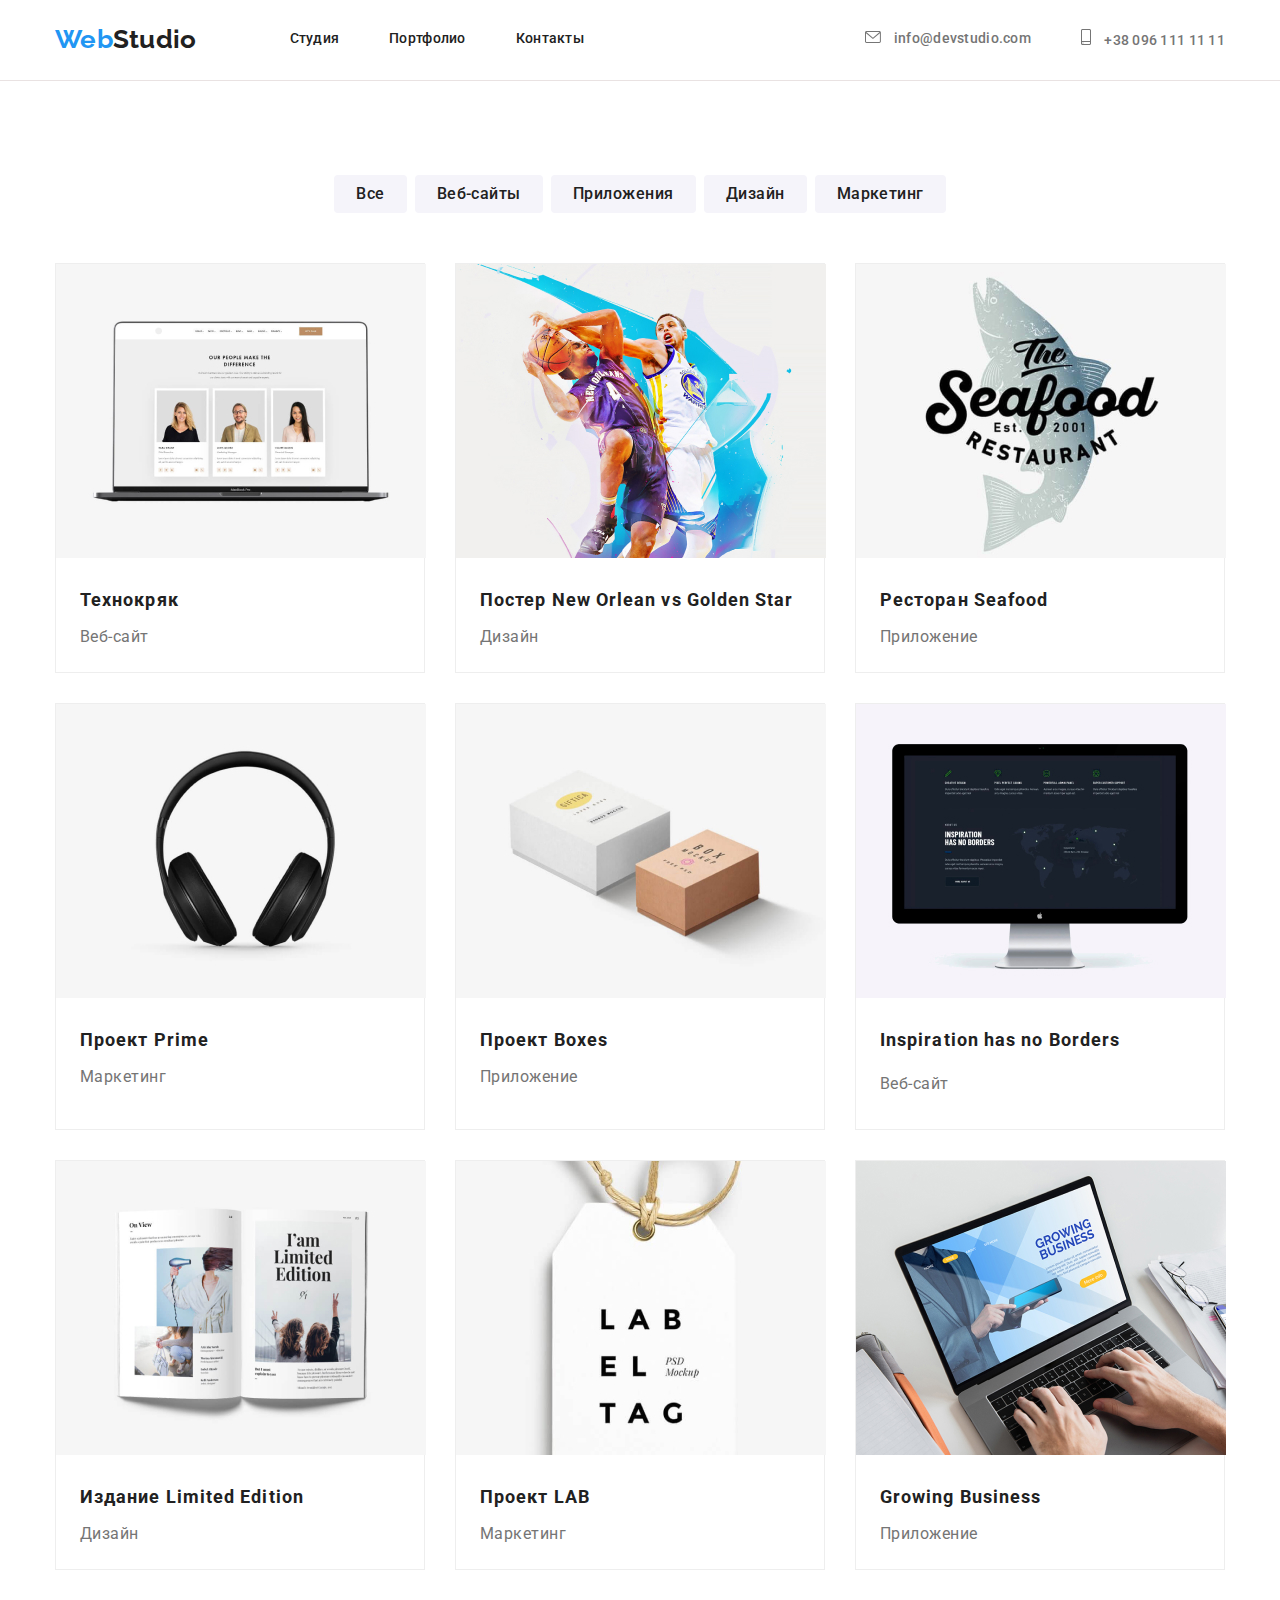
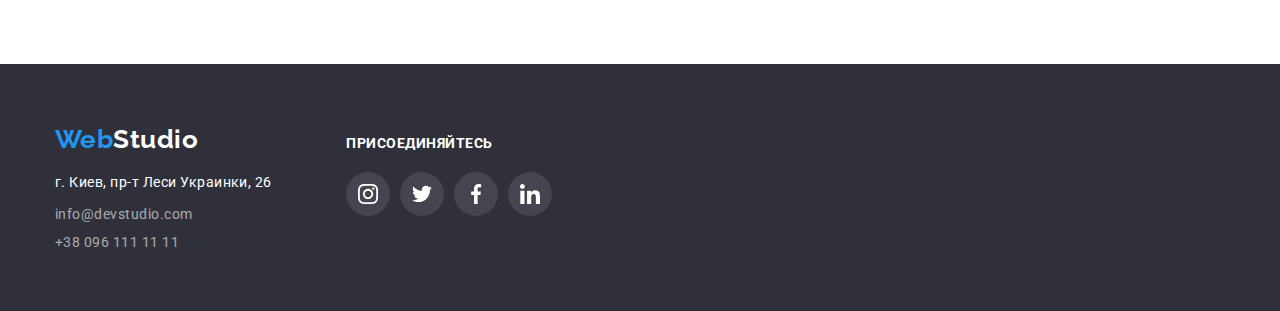
==== html/portfolio.html @ 49b00da6 "копировка с дз4" ====
<!DOCTYPE html>
<html lang="en">
<head>
    <meta charset="UTF-8">
    <meta http-equiv="X-UA-Compatible" content="IE=edge">
    <meta name="viewport" content="width=device-width, initial-scale=1.0">
    <title>Portfolio</title>
    <link rel="preconnect" href="https://fonts.gstatic.com">
    <link
        href="https://fonts.googleapis.com/css2?family=Raleway:wght@400;500;700&family=Roboto:wght@400;500;700;900&display=swap"
        rel="stylesheet" />
    <link rel="stylesheet" href="../css/style.css">
</head>
<body class="page">
    <!--Шапка-->
    <header class="page-header">
        <div class="container">
            <nav class="navigation link">
                <a href="../" class="logo" lang="en"> <span class="logo-web ">Web</span>Studio</a>
                
                <ul class="site-nav link">
                    <li class="link-item"> <a href="../index.html" class="link">Студия</a></li>
                    <li class="link-item"><a href="./portfolio.html" class="link">Портфолио</a></li>
                    <li class="link-item"><a href="" class="link">Контакты</a></li>
                </ul>
            </nav>
            <ul class="list link">
                <li class="link-item">
            
                    <a href="mailto:info@devstudio.com" class="link-contacts icon-envelope">
                        <svg width="16" height="12" fill="currentColor">
                            <use class="icon-link" href="../images/icons.svg#envelope"></use>
                        </svg>
                        info@devstudio.com
                    </a>
                </li>
                <li class="link-item">
            
                    <a href="tell:+380961111111" class="link-contacts icon-smartphone">
                        <svg width="10" height="16" fill="currentColor">
                            <use href="../images/icons.svg#smartphone"></use>
                        </svg>
                        +38 096 111 11 11
                    </a>
                </li>
            </ul>
        </div>
    </header>
    <!--Главная часть-->
    <main class="page-main">
        <section class="section-main">
            <div class="container">
                <div class="container-button">
                    <!-- <h1 class="hero-title">Портфолио</h1> -->
                    <ul class="site-nav link">
                        <li class="list-button"><button type="button" class="filter-button button-cursor">Все</button></li>
                        <li class="list-button"><button type="button" class="filter-button button-cursor">Веб-сайты</button></li>
                        <li class="list-button"><button type="button" class="filter-button button-cursor">Приложения</button></li>
                        <li class="list-button"><button type="button" class="filter-button button-cursor">Дизайн</button></li>
                        <li class="list-button"><button type="button" class="filter-button button-cursor">Маркетинг</button></li>
                    </ul>
                </div>
                <div class="container-list">
                    <ul class="list">
                        <li class="list-portfolio">
                            <img src="../images/imgportfolio/tehnokrak.jpg" alt="компьютер с работниками">
                            <div class="container-portfolio">
                                <h2 class="title-portfolio">Технокряк</h2>
                                <p class="examples-works">Веб-сайт</p>
                            </div>
                        </li>
                        <li class="list-portfolio">
                            <img src="../images/imgportfolio/new-orlean.jpg" alt="логотип команды">
                            <div class="container-portfolio"> 
                                <h2 class="title-portfolio">Постер New Orlean vs Golden Star</h2>
                                <p class="examples-works">Дизайн</p>
                            </div>
                        </li>
                        <li class="list-portfolio">
                            <img src="../images/imgportfolio/seafood.jpg" alt="ресторан seafood">
                            <div class="container-portfolio">
                                <h2 class="title-portfolio">Ресторан Seafood</h2>
                                <p  class="examples-works">Приложение</p>
                            </div>
                        </li>
                        <li class="list-portfolio">
                            <img src="../images/imgportfolio/projekt-prime.jpg" alt="наушники">
                            <div class="container-portfolio">
                                <h2 class="title-portfolio">Проект Prime</h2>
                                <p  class="examples-works">Маркетинг</p>
                            </div>
                        </li>
                        <li class="list-portfolio">
                            <img src="../images/imgportfolio/boxes.jpg" alt="boxes">
                            <div class="container-portfolio">
                                <h2 class="title-portfolio">Проект Boxes</h2>
                                <p class="examples-works">Приложение</p>
                            </div>
                        </li>
                        <li class="list-portfolio">
                            <img src="../images/imgportfolio/Inspiration-has-no-Borders.jpg" alt="компьютер">
                            <div class="container-portfolio">
                                <h2 class="title-portfolio">Inspiration has no Borders</h2>
                                <p class="examples-workst">Веб-сайт</p>
                            </div>
                        </li>
                        <li class="list-portfolio">
                            <img src="../images/imgportfolio/Limited-Edition.jpg" alt="книги">
                            <div class="container-portfolio">
                                <h2 class="title-portfolio">Издание Limited Edition</h2>
                                <p class="examples-works">Дизайн</p>
                            </div>
                        </li>
                        <li class="list-portfolio">
                            <img src="../images/imgportfolio/lab.jpg" alt="ярлык">
                            <div class="container-portfolio">
                                <h2 class="title-portfolio">Проект LAB</h2>
                                <p class="examples-works">Маркетинг</p>
                            </div>
                        </li>
                        <li class="list-portfolio">
                            <img src="../images/imgportfolio/growing-buisness.jpg" alt="компьютер">
                            <div class="container-portfolio">
                                <h2 class="title-portfolio">Growing Business</h2>
                                <p class="examples-works">Приложение</p>
                            </div>
                        </li>
                    </ul>
                </div>
            </div>
        </section>
    </main>
    <!--Подвал-->
    <footer class="page-footer">
        <div class="container">
            <div class="card-footer div-address">
                <a href="./index.html" class="logo link-footer" lang="en"> <span class="logo-web ">Web</span>Studio</a>
                <address class="address">
                    <ul class="site-footer">
                        <li class="list-footer"><a href="https://goo.gl/maps/cqF2YYgnsSgprehL9" target="_blank"
                                rel="noreferrer noopener" class="text-address">г. Киев, пр-т Леси Украинки, 26</a></li>
                        <li class="list-footer"><a href="mailto:info@devstudio.com"
                                class="link-contacts">info@devstudio.com</a> </li>
                        <li class="list-footer"><a href="teii:+380961111111" class="link-contacts">+38 096 111 11 11</a>
                        </li>
                    </ul>
                </address>
            </div>
            <div class="card-footer div-icons">
                <h3 class="title">присоединяйтесь</h3>
                <ul class="list social-icons">
                    <li class="social-icons-iteam">
                        <a href="" class="social-icons-link" target="_blank" rel="noopener noreferrer">
                            <svg class="icon">
                                <use href="../images/icons.svg#instagram"></use>
                            </svg>
                        </a>
                    </li>
                    <li class="social-icons-iteam">
                        <a href="" class="social-icons-link" target="_blank" rel="noopener noreferrer">
                            <svg class="icon">
                                <use href="../images/icons.svg#twitter"></use>
                            </svg>
                        </a>
                    </li>
                    <li class="social-icons-iteam">
                        <a href="" class="social-icons-link" target="_blank" rel="noopener noreferrer">
                            <svg class="icon">
                                <use href="../images/icons.svg#facebook"></use>
                            </svg>
                        </a>
                    </li>
                    <li class="social-icons-iteam">
                        <a href="" class="social-icons-link" target="_blank" rel="noopener noreferrer">
                            <svg class="icon">
                                <use href="../images/icons.svg#linkedin"></use>
                            </svg>
                        </a>
                    </li>
                </ul>
            </div>
        </div>
    </footer>
</body>
</html>
---- css/style.css ----
:root {
  --primery-text-color: #757575;
  --title-text-color: #212121;
  --button-text-color: #212121;
  --button-text-color-hover-focus: #ffffff;
  --button-background-color: #f5f4fa;
  --hero-footer-background-color: #2f303a;
  --link-text-kontacts: #757575;
  --link-text-site-nav: #212121;
  --accent-text-color: #2196f3;
  --tekst-kontacts-footer: rgba(255, 255, 255, 0.6);
}

html {
  box-sizing: border-box;
}

*,
*::before,
*::after {
  box-sizing: inherit;
}

body {
  color: var(--primery-text-color);
  background: #ffffff;
  font-family: Roboto, sans-serif;
  letter-spacing: 0.03em;
  margin: 0;
}
.container {
  width: 1200px;
  padding-right: 15px;
  padding-left: 15px;
  /* border: 1px solid black; */
  margin-left: auto;
  margin-right: auto;
}
.navigation {
  display: flex;
  align-items: center;
  margin-right: auto;
}
/* логотип */
.logo {
  color: #212121;
  font-family: Raleway;
  font-style: normal;
  font-weight: bold;
  font-size: 26px;
  line-height: 1.19;
  text-decoration: none;
}
.page-header {
  border-bottom: 1px solid #e9e2e2;
  padding-top: 24px;
  padding-bottom: 25px;
}
.page-header .logo {
  margin-right: 93px;
}
.logo-web {
  color: var(--accent-text-color);
}

.page-header .container {
  display: flex;
  align-items: center;
  justify-content: flex-end;
}
/* навигация по сайту */
.link-item svg {
  /* margin: 0; */
  margin-right: 10px;
  cursor: pointer;
}

.link {
  text-decoration: none;
  font-weight: 500;
  font-size: 14px;
  line-height: 1.14;
  letter-spacing: 0.02em;
  color: var(--link-text-site-nav);
  list-style-type: none;
  padding-left: 0;
  margin-top: 0;
  margin-bottom: 0;
  display: inline-flex;
  align-items: center;
}
.link:hover,
.link:focus {
  color: var(--accent-text-color);
}

.link-item:not(:last-child) {
  margin-right: 50px;
}
/* навигация по контактам */
.link-contacts {
  text-decoration: none;
  color: var(--link-text-kontacts);
}

.link-contacts:focus,
.link-contacts:hover {
  color: var(--accent-text-color);
}

/* главый заголовок */
.hero {
  background-color: var(--hero-footer-background-color);
  color: #ffffff;
  text-align: center;
  letter-spacing: 0.06em;
  text-transform: uppercase;
  padding-top: 200px;
  padding-bottom: 200px;
  background-image: linear-gradient(to right, rgba(47, 48, 58, 0.4), rgba(47, 48, 58, 0.4)), url(../images/Img-hero.png);
}

.hero-title {
  font-style: normal;
  font-weight: 900;
  line-height: 1.36;
  font-size: 44px;
  margin-bottom: 30px;
  margin-top: 0;
}

/* кнопки */
.button-primery {
  font-family: Roboto;
  font-weight: bold;
  font-size: 16px;
  line-height: 1.87;
  cursor: pointer;
  align-items: center;
  text-align: center;
  letter-spacing: 0.06em;
  background: #2196f3;
  box-shadow: 0px 4px 4px rgba(0, 0, 0, 0.15);
  border-radius: 4px;
  color: #ffffff;
  padding: 10px 32px;
}
.button-cursor {
  cursor: pointer;
}
.filter-button {
  background: var(--button-background-color);
  border-radius: 4px;
  font-family: Roboto;
  font-weight: 500;
  font-size: 16px;
  line-height: 1.62;
  letter-spacing: 0.03em;
  color: #212121;
  border: none;
  padding: 6px 22px;
}

.filter-button:focus,
.filter-button:hover {
  background-color: var(--accent-text-color);
  color: var(--button-text-color-hover-focus);
  border: 1px solid #eeeeee;
  box-sizing: border-box;
  box-shadow: 0px 1px 1px rgba(0, 0, 0, 0.12), 0px 4px 4px rgba(0, 0, 0, 0.06), 1px 4px 6px rgba(0, 0, 0, 0.16);
}

/* заголовки */
.title {
  font-weight: bold;
  font-size: 14px;
  line-height: 1.14;
  text-transform: uppercase;
  color: var(--title-text-color);
}
.site-title {
  list-style-type: none;
  display: flex;
  padding-left: 0;
  margin-top: 0;
  margin-bottom: 0;
}
.section-quality {
  /* margin-top: 94px; */
  padding-top: 94px;
  padding-bottom: 94px;
}
.list-quality::before {
  display: flex;
  content: '';
  height: 120px;
  background-color: #f5f4fa;
  background-size: auto;
  background-repeat: no-repeat;
  background-position: center;
}
.list-quality:nth-child(1):before {
  background-image: url(../images/icons/antenna.svg);
}
.list-quality:nth-child(2):before {
  background-image: url(../images/icons/clock.svg);
}
.list-quality:nth-child(3):before {
  background-image: url(../images/icons/diagram.svg);
}
.list-quality:nth-child(4):before {
  background-image: url(../images/icons/astronaut.svg);
}

.list-quality {
  max-width: 270px;
}

.list-quality:not(:last-child),
.list-img:not(:last-child) {
  margin-right: 30px;
}
/* секция работы */
.section-working {
  margin-top: 0;
  margin-bottom: 0;
  padding-bottom: 94px;
}

.section-team {
  padding-top: 94px;
  padding-bottom: 94px;
}
.section-team .list-img {
  max-width: 370px;
  background-color: #ffffff;
  box-shadow: 0px 1px 3px rgba(0, 0, 0, 0.12), 0px 1px 1px rgba(0, 0, 0, 0.14), 0px 2px 1px rgba(0, 0, 0, 0.2);
  border-radius: 0px 0px 4px 4px;
}
.div-icons {
  padding-bottom: 30px;
}

/* обзацы */
.features-text {
  font-weight: normal;
  font-size: 14px;
  line-height: 1.71;
  margin-top: 10px;
  margin-bottom: 0;
  width: 270px;
  height: 75px;
}
/* заголовки h2 */
.section-title {
  font-weight: bold;
  font-size: 36px;
  line-height: 42px;
  letter-spacing: 0.03em;
  color: var(--title-text-color);
  margin-top: 0;
  margin-bottom: 50px;
  display: flex;
  justify-content: center;
}

/* Данные руководителей */
.section-team {
  background-color: #f5f4fa;
}
.name-title {
  font-weight: 500;
  font-size: 16px;
  line-height: 1.19;
  color: var(--title-text-color);
  display: flex;
  justify-content: center;
}
.name-text {
  font-weight: normal;
  font-size: 16px;
  line-height: 1.19;
  display: flex;
  justify-content: center;
}
.social-icons .icon {
  width: 20px;
  height: 20px;
  fill: #afb1b8;
}
.div-icons {
  /* padding: 10 30px 30px 32px; */
  display: flex;
  justify-content: center;
}
.social-icons-iteam + .social-icons-iteam {
  margin-left: 10px;
}
.section-team .social-icons-link {
  display: flex;
  justify-content: center;
  align-items: center;
  width: 44px;
  height: 44px;
  background: #ffffff;
  border-radius: 50%;
}

.social-icons-link:hover .icon,
.social-icons-link:focus .icon {
  fill: var(--button-text-color-hover-focus);
}
.social-icons-link:hover,
.social-icons-link:focus {
  background-color: var(--accent-text-color);
}
/* секция клиенты */
.section-clients {
  padding-top: 94px;
  padding-bottom: 94px;
}
.section-clients .section-title {
  margin-bottom: 50px;
}
.clients {
  display: inline-flex;
  flex-basis: calc(100% - 30px);
  flex-wrap: wrap;
}

.list-clients:not(:last-child) {
  margin-right: 30px;
}

/* section portfolio */

.title-portfolio {
  font-style: normal;
  font-weight: bold;
  font-size: 18px;
  line-height: 2;
  letter-spacing: 0.06em;
  color: var(--title-text-color);
  max-width: 322px;
  margin: 0;
  margin-bottom: 4px;
}
.examples-works {
  font-weight: normal;
  font-size: 16px;
  line-height: 1.87;
  max-width: 322px;
  margin: 0;
}
.site-nav {
  display: flex;
  justify-content: center;
}
.list-button:not(:last-child) {
  margin-right: 8px;
}
.section-main {
  padding-top: 94px;
  padding-bottom: 94px;
}

.container-button {
  padding-bottom: 50px;
}

.list {
  display: flex;
  flex-wrap: wrap;
  margin-top: 0;
  padding-left: 0;
  list-style-type: none;
  margin-bottom: 0;
}
.container-portfolio {
  padding: 20px 24px;
}

.list-portfolio {
  max-width: 370px;
  border: 1px solid #eeeeee;
}
.list-portfolio:nth-child(-n + 6) {
  margin-bottom: 30px;
}
.list-portfolio {
  margin-right: 30px;
}
.list-portfolio:nth-child(3n) {
  margin-right: 0;
}
.list-portfolio:hover,
.list-portfolio:focus {
  border: 1px solid #eeeeee;
  box-sizing: border-box;
  box-shadow: 0px 1px 1px rgba(0, 0, 0, 0.12), 0px 4px 4px rgba(0, 0, 0, 0.06), 1px 4px 6px rgba(0, 0, 0, 0.16);
  cursor: pointer;
}

/* постоянные клиенты */
.icon {
  fill: #afb1b8;
  margin: auto;
}

.clients-section-link {
  display: flex;

  width: 170px;
  height: 90px;
  cursor: pointer;
  border: 1px solid #afb1b8;
  box-sizing: border-box;
  border-radius: 4px;
}
.clients-section-link:hover .icon,
.clients-section-link:focus .icon {
  fill: var(--accent-text-color);
}
.clients-section-link:hover,
.clients-section-link:focus {
  border-color: var(--accent-text-color);
}

/* footer */
.page-footer {
  background-color: var(--hero-footer-background-color);
}
.link-footer {
  color: #ffffff;
  text-decoration: none;
}
.site-footer .link-contacts {
  color: rgba(255, 255, 255, 0.6);
  font-size: 14px;
}
.site-footer .link-contacts:hover,
.site-footer .link-contacts:active {
  color: var(--accent-text-color);
}

.page-footer {
  margin-top: 0;
  margin-left: 0;
  margin-bottom: 0;
  padding-top: 60px;
  padding-bottom: 60px;
}

.site-footer {
  list-style-type: none;
  font-weight: normal;
  font-style: normal;
  padding-left: 0;
  margin-bottom: 0;
}
.list-footer:not(:last-child) {
  padding-bottom: 9px;
}
.text-address {
  font-size: 14px;
  line-height: 1.71;
  color: #ffffff;
  text-decoration: none;
}
.text-address:focus,
.text-address:hover {
  color: var(--accent-text-color);
}
.card-footer {
  display: inline-table;
  /* flex-basis: calc((50% - 140px) / 2); */
}
.page-footer .div-icons {
  margin-left: 70px;
  min-width: 206px;
  height: 80px;
}
.page-footer h3 {
  color: #ffffff;
  padding-top: 0;
  padding-bottom: 20px;
  margin: 0;
}

.page-footer .social-icons-link {
  display: flex;
  justify-content: center;
  align-items: center;
  width: 44px;
  height: 44px;
  background: rgba(255, 255, 255, 0.1);
  border-radius: 50%;
}
.page-footer .icon {
  width: 20px;
  height: 20px;
  fill: var(--button-text-color-hover-focus);
}
.social-icons-link:hover,
.social-icons-link:focus {
  background-color: var(--accent-text-color);
}
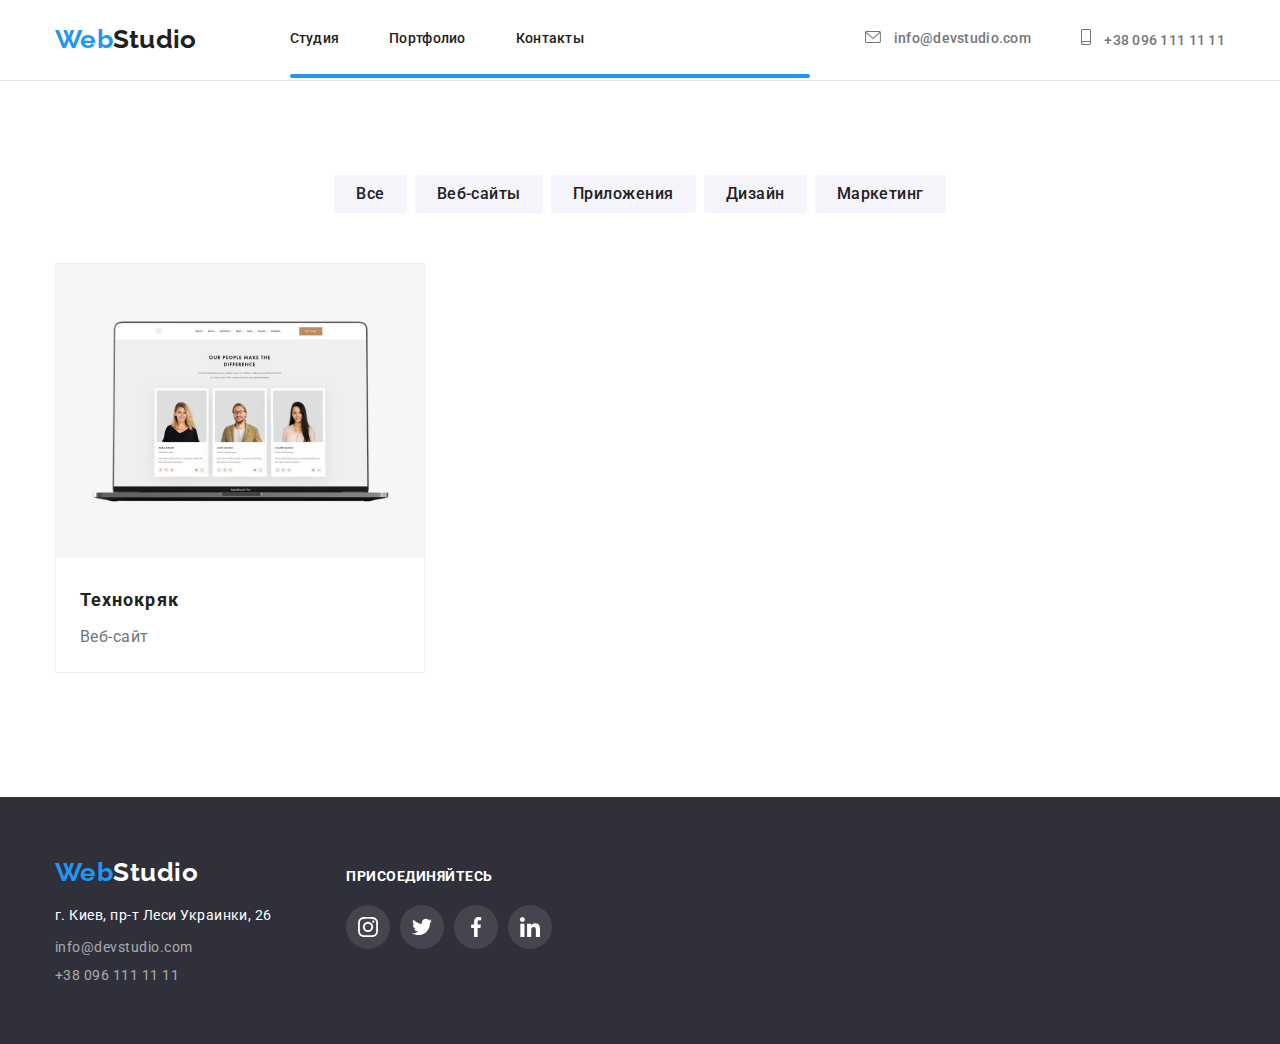
==== commit 02038d40: "добавление переходов" ====
--- a/html/portfolio.html
+++ b/html/portfolio.html
@@ -63,17 +63,24 @@
                 <div class="container-list">
                     <ul class="list">
                         <li class="list-portfolio">
+                           
+                            <div class="submenu">
+                                <p class="submenu-text">Технокряк это современная площадка распространения коронавируса. Компании используют эту платформу для цифрового
+                                шпионажа и атак на защищённые сервера конкурентов.</p>
+                            </div>
                             <img src="../images/imgportfolio/tehnokrak.jpg" alt="компьютер с работниками">
+                           
                             <div class="container-portfolio">
                                 <h2 class="title-portfolio">Технокряк</h2>
                                 <p class="examples-works">Веб-сайт</p>
                             </div>
                         </li>
-                        <li class="list-portfolio">
+                        <!-- <li class="list-portfolio">
                             <img src="../images/imgportfolio/new-orlean.jpg" alt="логотип команды">
                             <div class="container-portfolio"> 
                                 <h2 class="title-portfolio">Постер New Orlean vs Golden Star</h2>
                                 <p class="examples-works">Дизайн</p>
+                                
                             </div>
                         </li>
                         <li class="list-portfolio">
@@ -81,6 +88,7 @@
                             <div class="container-portfolio">
                                 <h2 class="title-portfolio">Ресторан Seafood</h2>
                                 <p  class="examples-works">Приложение</p>
+                                
                             </div>
                         </li>
                         <li class="list-portfolio">
@@ -88,6 +96,7 @@
                             <div class="container-portfolio">
                                 <h2 class="title-portfolio">Проект Prime</h2>
                                 <p  class="examples-works">Маркетинг</p>
+                                
                             </div>
                         </li>
                         <li class="list-portfolio">
@@ -95,6 +104,7 @@
                             <div class="container-portfolio">
                                 <h2 class="title-portfolio">Проект Boxes</h2>
                                 <p class="examples-works">Приложение</p>
+                                
                             </div>
                         </li>
                         <li class="list-portfolio">
@@ -102,6 +112,7 @@
                             <div class="container-portfolio">
                                 <h2 class="title-portfolio">Inspiration has no Borders</h2>
                                 <p class="examples-workst">Веб-сайт</p>
+                                
                             </div>
                         </li>
                         <li class="list-portfolio">
@@ -109,6 +120,7 @@
                             <div class="container-portfolio">
                                 <h2 class="title-portfolio">Издание Limited Edition</h2>
                                 <p class="examples-works">Дизайн</p>
+                                
                             </div>
                         </li>
                         <li class="list-portfolio">
@@ -116,6 +128,7 @@
                             <div class="container-portfolio">
                                 <h2 class="title-portfolio">Проект LAB</h2>
                                 <p class="examples-works">Маркетинг</p>
+                                
                             </div>
                         </li>
                         <li class="list-portfolio">
@@ -123,8 +136,9 @@
                             <div class="container-portfolio">
                                 <h2 class="title-portfolio">Growing Business</h2>
                                 <p class="examples-works">Приложение</p>
+                                
                             </div>
-                        </li>
+                        </li> -->
                     </ul>
                 </div>
             </div>
--- a/css/style.css
+++ b/css/style.css
@@ -76,6 +76,7 @@
 }
 
 .link {
+  position: relative;
   text-decoration: none;
   font-weight: 500;
   font-size: 14px;
@@ -88,6 +89,24 @@
   margin-bottom: 0;
   display: inline-flex;
   align-items: center;
+
+  transition-property: color;
+  transition-duration: 250ms;
+  transition-timing-function: cubic-bezier(0.4, 0, 0.2, 1);
+}
+.link-item {
+  display: block;
+}
+/* подчеркивание навигации */
+.navigation .link-item::after {
+  position: absolute;
+  content: '';
+  display: flex;
+  width: 100%;
+  height: 4px;
+  background-color: #2196f3;
+  border-radius: 2px;
+  margin-top: 27px;
 }
 .link:hover,
 .link:focus {
@@ -101,6 +120,10 @@
 .link-contacts {
   text-decoration: none;
   color: var(--link-text-kontacts);
+
+  transition-property: color;
+  transition-duration: 250ms;
+  transition-timing-function: cubic-bezier(0.4, 0, 0.2, 1);
 }
 
 .link-contacts:focus,
@@ -159,6 +182,10 @@
   color: #212121;
   border: none;
   padding: 6px 22px;
+
+  transition-property: color, background-color, border, box-shadow;
+  transition-duration: 250ms;
+  transition-timing-function: cubic-bezier(0.4, 0, 0.2, 1);
 }
 
 .filter-button:focus,
@@ -184,6 +211,35 @@
   padding-left: 0;
   margin-top: 0;
   margin-bottom: 0;
+}
+.position-link {
+}
+.position-div {
+  position: relative;
+}
+.list-position {
+  content: '';
+  display: flex;
+  position: absolute;
+  bottom: 0;
+  left: 0;
+  background-color: rgba(47, 48, 58, 0.8);
+  width: 100%;
+  height: 70px;
+  margin: 0;
+  display: block;
+  margin: 0;
+  font-weight: bold;
+  font-size: 14px;
+  line-height: 1.14;
+  text-transform: uppercase;
+  color: #ffffff;
+  text-align: center;
+  padding-top: 27px;
+  /* padding-bottom: 27px; */
+}
+.section-working .site-title {
+  /* position: absolute; */
 }
 .section-quality {
   /* margin-top: 94px; */
@@ -287,6 +343,10 @@
   width: 20px;
   height: 20px;
   fill: #afb1b8;
+
+  transition-property: fill;
+  transition-duration: 250ms;
+  transition-timing-function: cubic-bezier(0.4, 0, 0.2, 1);
 }
 .div-icons {
   /* padding: 10 30px 30px 32px; */
@@ -304,6 +364,10 @@
   height: 44px;
   background: #ffffff;
   border-radius: 50%;
+
+  transition-property: fill, background-color;
+  transition-duration: 250ms;
+  transition-timing-function: cubic-bezier(0.4, 0, 0.2, 1);
 }
 
 .social-icons-link:hover .icon,
@@ -331,8 +395,40 @@
 .list-clients:not(:last-child) {
   margin-right: 30px;
 }
-
-/* section portfolio */
+/* постоянные клиенты */
+.icon {
+  fill: #afb1b8;
+  margin: auto;
+
+  transition-property: fill;
+  transition-duration: 250ms;
+  transition-timing-function: cubic-bezier(0.4, 0, 0.2, 1);
+}
+
+.clients-section-link {
+  display: flex;
+
+  width: 170px;
+  height: 90px;
+  cursor: pointer;
+  border: 1px solid #afb1b8;
+  box-sizing: border-box;
+  border-radius: 4px;
+
+  transition-property: border-color;
+  transition-duration: 250ms;
+  transition-timing-function: cubic-bezier(0.4, 0, 0.2, 1);
+}
+.clients-section-link:hover .icon,
+.clients-section-link:focus .icon {
+  fill: var(--accent-text-color);
+}
+.clients-section-link:hover,
+.clients-section-link:focus {
+  border-color: var(--accent-text-color);
+}
+
+/* секция портфолио */
 
 .title-portfolio {
   font-style: normal;
@@ -349,6 +445,7 @@
   font-weight: normal;
   font-size: 16px;
   line-height: 1.87;
+
   max-width: 322px;
   margin: 0;
 }
@@ -363,11 +460,9 @@
   padding-top: 94px;
   padding-bottom: 94px;
 }
-
 .container-button {
   padding-bottom: 50px;
 }
-
 .list {
   display: flex;
   flex-wrap: wrap;
@@ -379,10 +474,14 @@
 .container-portfolio {
   padding: 20px 24px;
 }
-
 .list-portfolio {
+  position: relative;
   max-width: 370px;
   border: 1px solid #eeeeee;
+
+  transition-property: border, box-sizing, box-shadow;
+  transition-duration: 250ms;
+  transition-timing-function: cubic-bezier(0.4, 0, 0.2, 1);
 }
 .list-portfolio:nth-child(-n + 6) {
   margin-bottom: 30px;
@@ -400,30 +499,41 @@
   box-shadow: 0px 1px 1px rgba(0, 0, 0, 0.12), 0px 4px 4px rgba(0, 0, 0, 0.06), 1px 4px 6px rgba(0, 0, 0, 0.16);
   cursor: pointer;
 }
-
-/* постоянные клиенты */
-.icon {
-  fill: #afb1b8;
-  margin: auto;
-}
-
-.clients-section-link {
-  display: flex;
-
-  width: 170px;
-  height: 90px;
-  cursor: pointer;
-  border: 1px solid #afb1b8;
-  box-sizing: border-box;
-  border-radius: 4px;
-}
-.clients-section-link:hover .icon,
-.clients-section-link:focus .icon {
-  fill: var(--accent-text-color);
-}
-.clients-section-link:hover,
-.clients-section-link:focus {
-  border-color: var(--accent-text-color);
+/* оверлей */
+.list-portfolio:hover .submenu,
+.list-portfolio:focus .submenu {
+  display: block;
+}
+/* @keyframes changeSubmenu {
+  0% {
+  }
+  100% {
+  }
+} */
+.submenu {
+  position: absolute;
+  left: 0;
+  top: 100%;
+  padding: 0;
+  margin: 0;
+  width: 100%;
+  min-height: 294px;
+  background-color: rgba(33, 150, 243, 0.9);
+  display: none;
+}
+.submenu-text {
+  display: block;
+  padding: 63px 24px;
+  margin: 0;
+  min-width: 322px;
+  min-height: 168px;
+  font-family: Roboto;
+  font-style: normal;
+  font-weight: normal;
+  font-size: 18px;
+  line-height: 1.56;
+  letter-spacing: 0.03em;
+  color: var(--button-text-color-hover-focus);
 }
 
 /* footer */
@@ -437,6 +547,10 @@
 .site-footer .link-contacts {
   color: rgba(255, 255, 255, 0.6);
   font-size: 14px;
+
+  transition-property: color;
+  transition-duration: 250ms;
+  transition-timing-function: cubic-bezier(0.4, 0, 0.2, 1);
 }
 .site-footer .link-contacts:hover,
 .site-footer .link-contacts:active {
@@ -466,6 +580,10 @@
   line-height: 1.71;
   color: #ffffff;
   text-decoration: none;
+
+  transition-property: color;
+  transition-duration: 250ms;
+  transition-timing-function: cubic-bezier(0.4, 0, 0.2, 1);
 }
 .text-address:focus,
 .text-address:hover {
@@ -495,6 +613,10 @@
   height: 44px;
   background: rgba(255, 255, 255, 0.1);
   border-radius: 50%;
+
+  transition-property: background-color;
+  transition-duration: 250ms;
+  transition-timing-function: cubic-bezier(0.4, 0, 0.2, 1);
 }
 .page-footer .icon {
   width: 20px;
@@ -505,3 +627,52 @@
 .social-icons-link:focus {
   background-color: var(--accent-text-color);
 }
+
+/* модальное окно  */
+.backdrop {
+  position: fixed;
+  top: 0;
+  left: 0;
+  width: 100%;
+  height: 100%;
+  background-color: rgba(0, 0, 0, 0.2);
+  /* animation: animate1 250ms infinite 250ms;
+  transform: scale(1);
+  opacity: ; */
+}
+.backdrop.is-hidden {
+  opacity: 0;
+  pointer-events: none;
+  visibility: visible;
+}
+.modal {
+  position: absolute;
+  top: 50%;
+  left: 50%;
+  transform: translate(-50%, -50%);
+  min-width: 528px;
+  min-height: 581px;
+  background-color: #ffffff;
+  box-shadow: 0px 1px 3px rgba(0, 0, 0, 0.12), 0px 1px 1px rgba(0, 0, 0, 0.14), 0px 2px 1px rgba(0, 0, 0, 0.2);
+  border-radius: 4px;
+}
+.modal-button {
+  position: absolute;
+  width: 30px;
+  height: 30px;
+  top: 0;
+  right: 0;
+  background: #ffffff;
+  border: 1px solid rgba(0, 0, 0, 0.1);
+  border-radius: 50%;
+  box-sizing: border-box;
+}
+.icon-modal {
+  display: flex;
+  justify-content: center;
+  align-items: center;
+  width: 18px;
+  height: 18px;
+  fill: black;
+  margin: auto;
+}
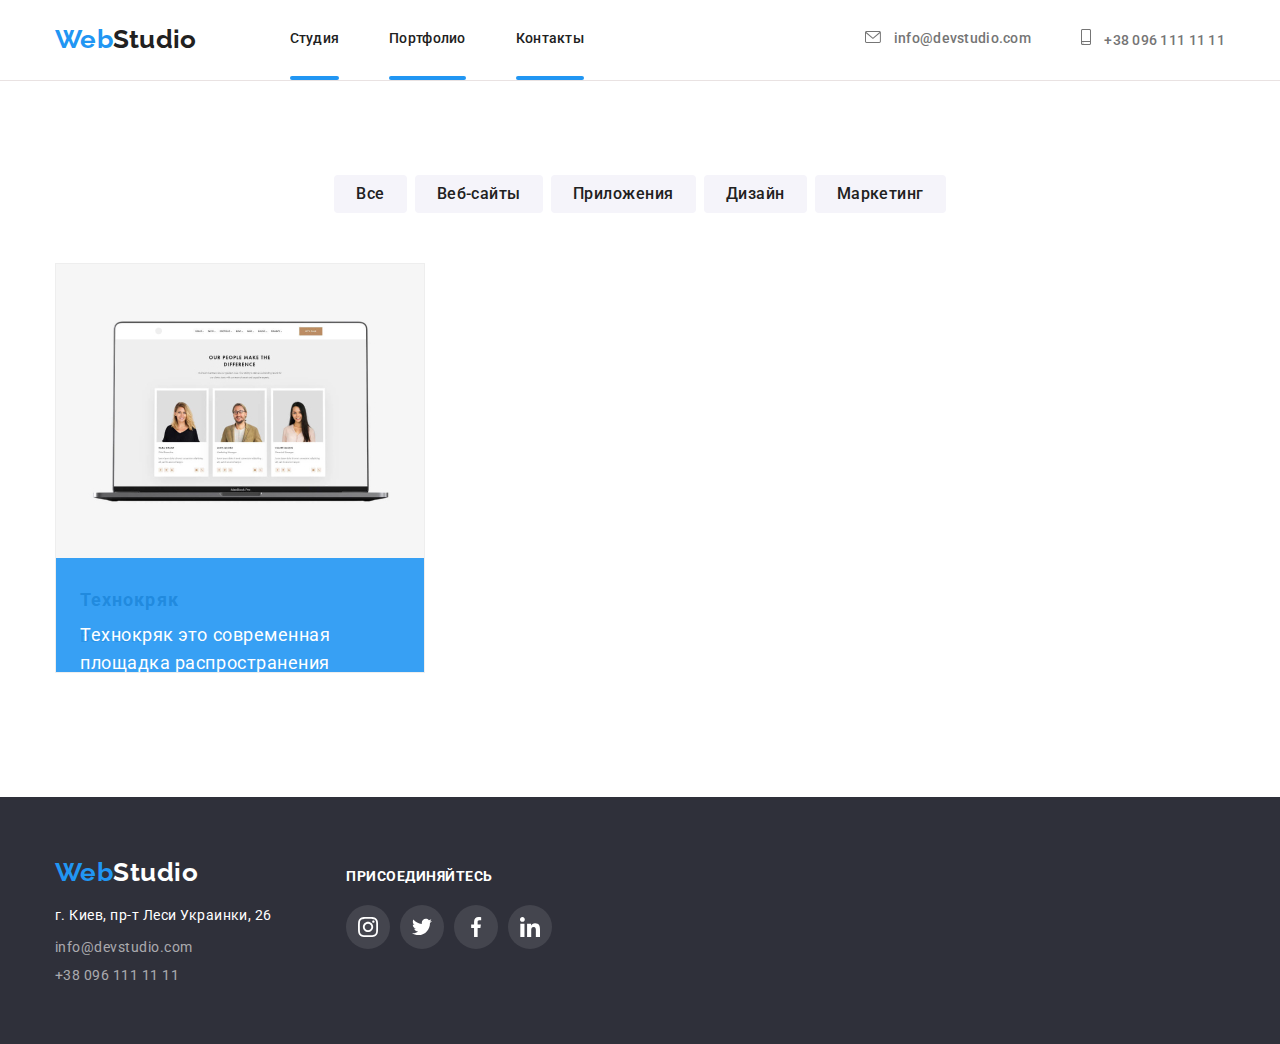
==== commit fe33623d: "оверлей и подчеркивание" ====
--- a/html/portfolio.html
+++ b/html/portfolio.html
@@ -19,9 +19,9 @@
                 <a href="../" class="logo" lang="en"> <span class="logo-web ">Web</span>Studio</a>
                 
                 <ul class="site-nav link">
-                    <li class="link-item"> <a href="../index.html" class="link">Студия</a></li>
-                    <li class="link-item"><a href="./portfolio.html" class="link">Портфолио</a></li>
-                    <li class="link-item"><a href="" class="link">Контакты</a></li>
+                    <li class="link-item"> <a href="../index.html" class="link underscore">Студия</a></li>
+                    <li class="link-item"><a href="./portfolio.html" class="link underscore">Портфолио</a></li>
+                    <li class="link-item"><a href="" class="link underscore">Контакты</a></li>
                 </ul>
             </nav>
             <ul class="list link">
@@ -63,13 +63,14 @@
                 <div class="container-list">
                     <ul class="list">
                         <li class="list-portfolio">
-                           
+                            
+                            <img src="../images/imgportfolio/tehnokrak.jpg" alt="компьютер с работниками"  >
+                            
                             <div class="submenu">
                                 <p class="submenu-text">Технокряк это современная площадка распространения коронавируса. Компании используют эту платформу для цифрового
                                 шпионажа и атак на защищённые сервера конкурентов.</p>
                             </div>
-                            <img src="../images/imgportfolio/tehnokrak.jpg" alt="компьютер с работниками">
-                           
+                            
                             <div class="container-portfolio">
                                 <h2 class="title-portfolio">Технокряк</h2>
                                 <p class="examples-works">Веб-сайт</p>
--- a/css/style.css
+++ b/css/style.css
@@ -98,16 +98,19 @@
   display: block;
 }
 /* подчеркивание навигации */
-.navigation .link-item::after {
+.underscore::after {
   position: absolute;
   content: '';
-  display: flex;
+  display: block;
+  left: 0;
+  bottom: -33px;
   width: 100%;
   height: 4px;
   background-color: #2196f3;
   border-radius: 2px;
-  margin-top: 27px;
-}
+}
+
+/*  */
 .link:hover,
 .link:focus {
   color: var(--accent-text-color);
@@ -471,56 +474,27 @@
   list-style-type: none;
   margin-bottom: 0;
 }
-.container-portfolio {
-  padding: 20px 24px;
-}
-.list-portfolio {
-  position: relative;
-  max-width: 370px;
-  border: 1px solid #eeeeee;
-
-  transition-property: border, box-sizing, box-shadow;
-  transition-duration: 250ms;
-  transition-timing-function: cubic-bezier(0.4, 0, 0.2, 1);
-}
-.list-portfolio:nth-child(-n + 6) {
-  margin-bottom: 30px;
-}
-.list-portfolio {
-  margin-right: 30px;
-}
-.list-portfolio:nth-child(3n) {
-  margin-right: 0;
-}
-.list-portfolio:hover,
-.list-portfolio:focus {
-  border: 1px solid #eeeeee;
-  box-sizing: border-box;
-  box-shadow: 0px 1px 1px rgba(0, 0, 0, 0.12), 0px 4px 4px rgba(0, 0, 0, 0.06), 1px 4px 6px rgba(0, 0, 0, 0.16);
-  cursor: pointer;
-}
+
 /* оверлей */
-.list-portfolio:hover .submenu,
-.list-portfolio:focus .submenu {
-  display: block;
-}
-/* @keyframes changeSubmenu {
-  0% {
-  }
-  100% {
-  }
-} */
+
 .submenu {
   position: absolute;
   left: 0;
-  top: 100%;
+  top: 294px;
   padding: 0;
   margin: 0;
   width: 100%;
   min-height: 294px;
   background-color: rgba(33, 150, 243, 0.9);
-  display: none;
-}
+
+  transition: transform 250ms cubic-bezier(0.4, 0, 0.2, 1);
+}
+
+.list-portfolio:hover .submenu,
+.list-portfolio:focus .submenu {
+  transform: translateY(-294px);
+}
+
 .submenu-text {
   display: block;
   padding: 63px 24px;
@@ -534,6 +508,36 @@
   line-height: 1.56;
   letter-spacing: 0.03em;
   color: var(--button-text-color-hover-focus);
+}
+
+/* контейнер портфолио */
+.container-portfolio {
+  padding: 20px 24px;
+}
+.list-portfolio {
+  position: relative;
+  max-width: 370px;
+  border: 1px solid #eeeeee;
+  overflow: hidden;
+  transition-property: border, box-sizing, box-shadow;
+  transition-duration: 250ms;
+  transition-timing-function: cubic-bezier(0.4, 0, 0.2, 1);
+}
+.list-portfolio:nth-child(-n + 6) {
+  margin-bottom: 30px;
+}
+.list-portfolio {
+  margin-right: 30px;
+}
+.list-portfolio:nth-child(3n) {
+  margin-right: 0;
+}
+.list-portfolio:hover,
+.list-portfolio:focus {
+  border: 1px solid #eeeeee;
+  box-sizing: border-box;
+  box-shadow: 0px 1px 1px rgba(0, 0, 0, 0.12), 0px 4px 4px rgba(0, 0, 0, 0.06), 1px 4px 6px rgba(0, 0, 0, 0.16);
+  cursor: pointer;
 }
 
 /* footer */
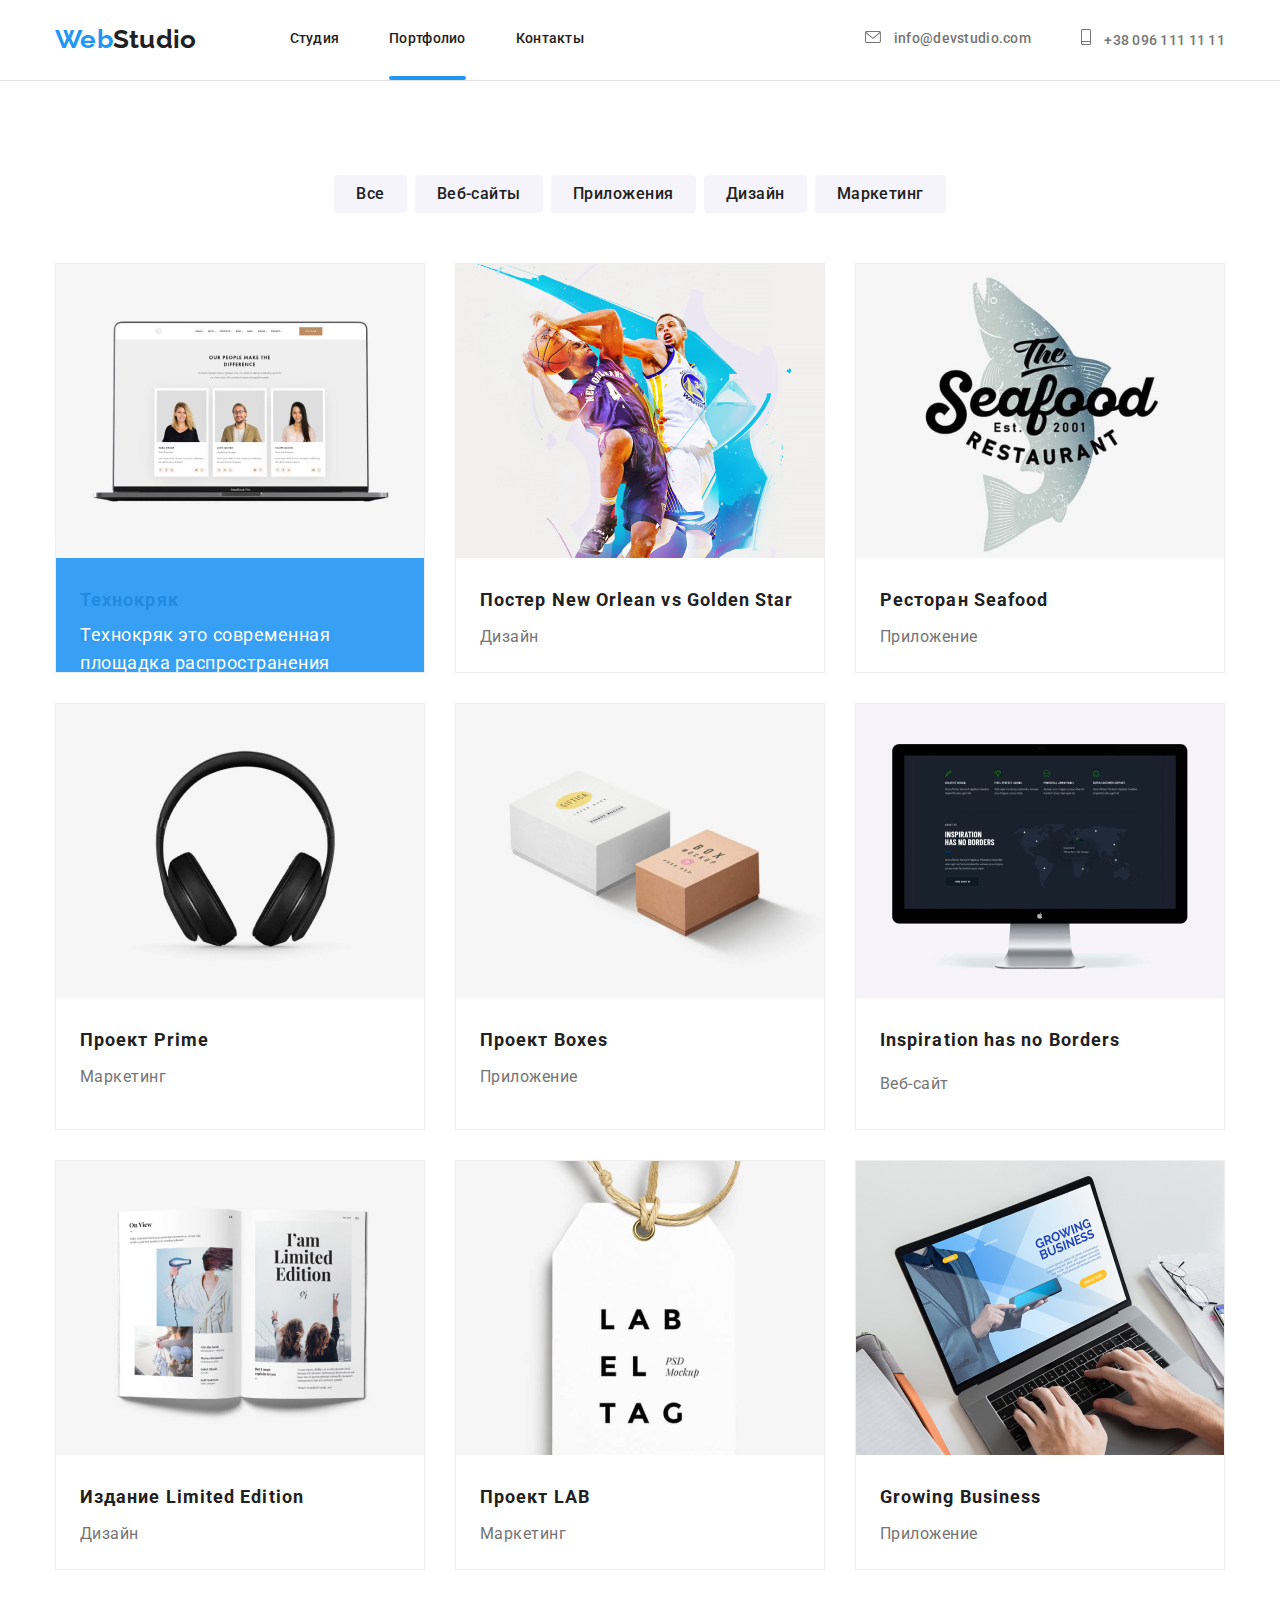
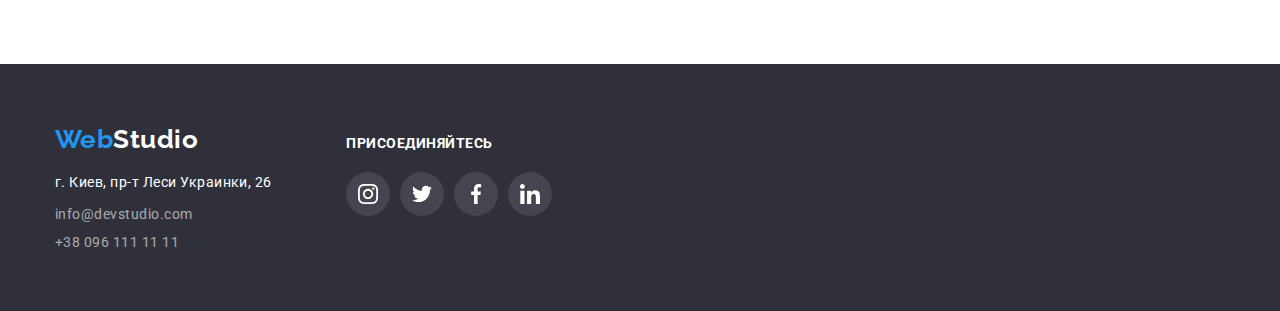
==== commit 96106d9b: "правка подчеркивания" ====
--- a/html/portfolio.html
+++ b/html/portfolio.html
@@ -19,9 +19,9 @@
                 <a href="../" class="logo" lang="en"> <span class="logo-web ">Web</span>Studio</a>
                 
                 <ul class="site-nav link">
-                    <li class="link-item"> <a href="../index.html" class="link underscore">Студия</a></li>
+                    <li class="link-item"> <a href="../index.html" class="link ">Студия</a></li>
                     <li class="link-item"><a href="./portfolio.html" class="link underscore">Портфолио</a></li>
-                    <li class="link-item"><a href="" class="link underscore">Контакты</a></li>
+                    <li class="link-item"><a href="" class="link ">Контакты</a></li>
                 </ul>
             </nav>
             <ul class="list link">
@@ -76,7 +76,7 @@
                                 <p class="examples-works">Веб-сайт</p>
                             </div>
                         </li>
-                        <!-- <li class="list-portfolio">
+                        <li class="list-portfolio">
                             <img src="../images/imgportfolio/new-orlean.jpg" alt="логотип команды">
                             <div class="container-portfolio"> 
                                 <h2 class="title-portfolio">Постер New Orlean vs Golden Star</h2>
@@ -139,7 +139,7 @@
                                 <p class="examples-works">Приложение</p>
                                 
                             </div>
-                        </li> -->
+                        </li>
                     </ul>
                 </div>
             </div>
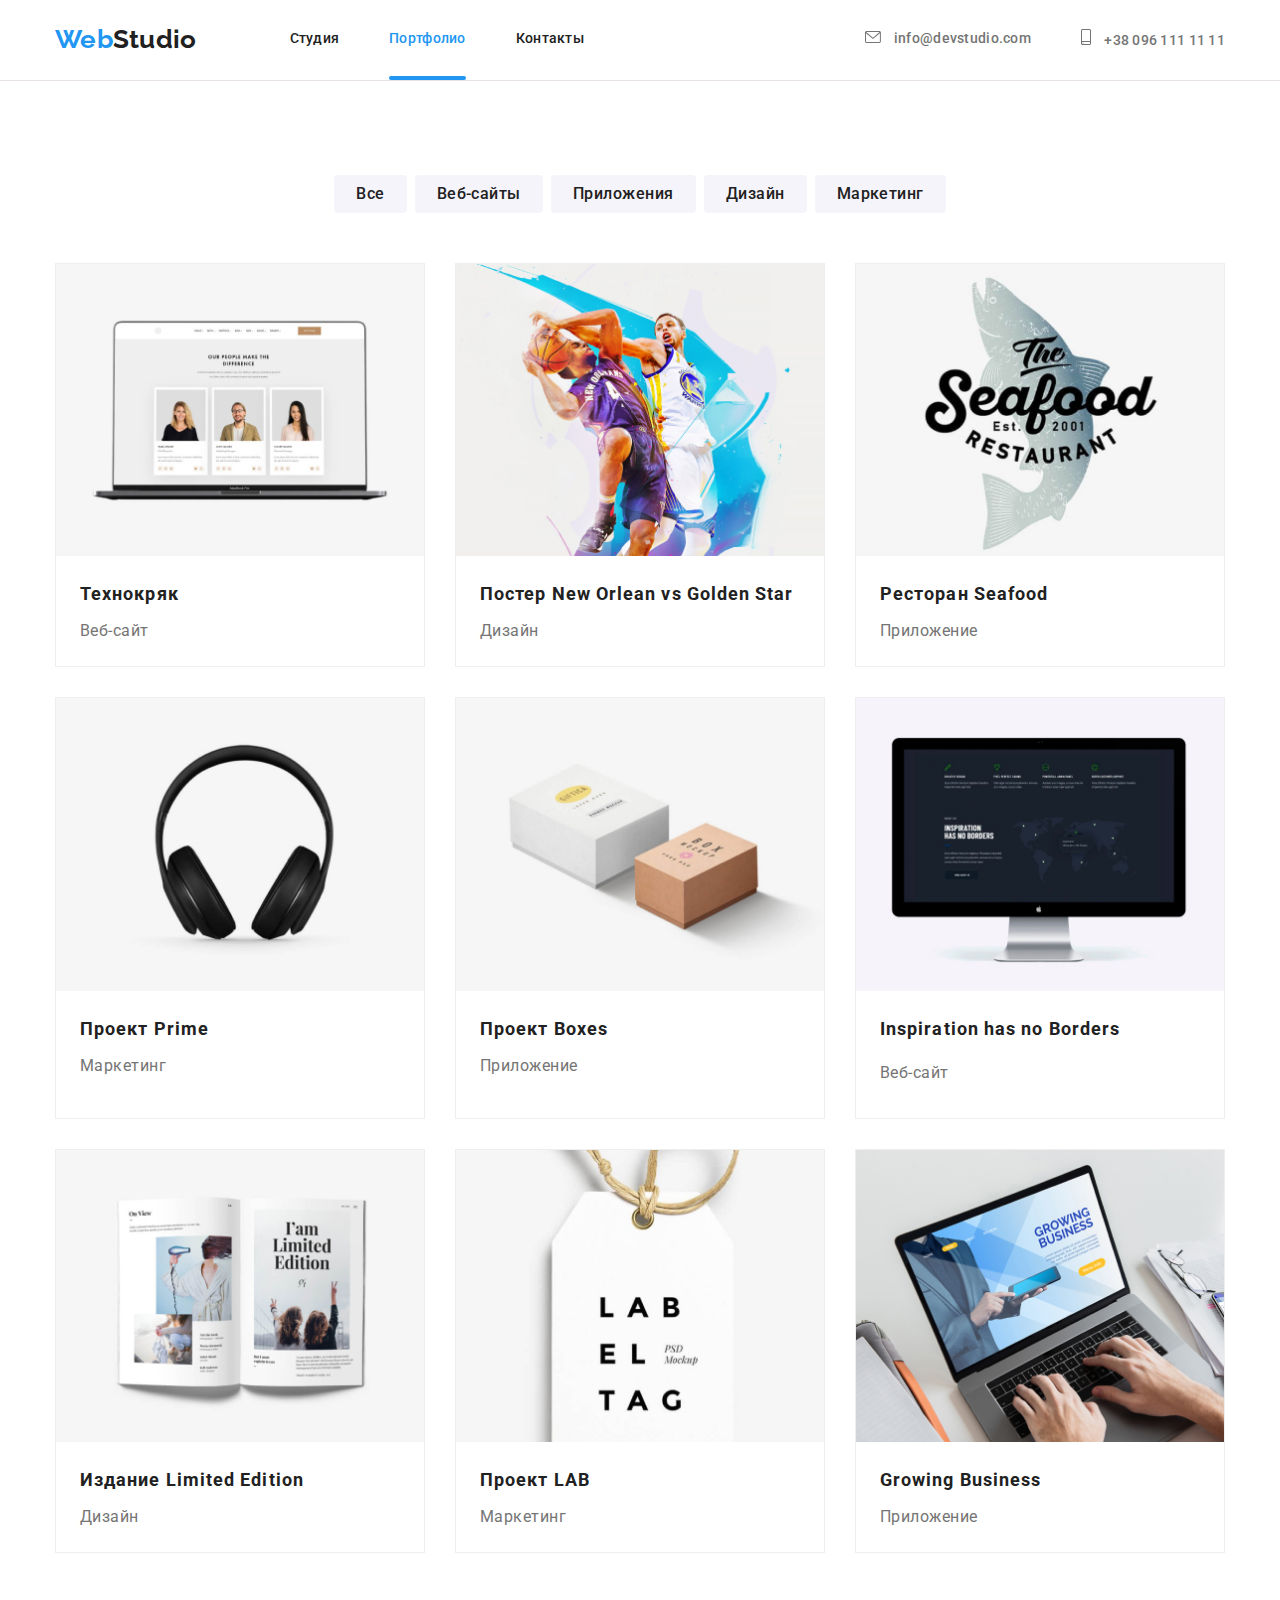
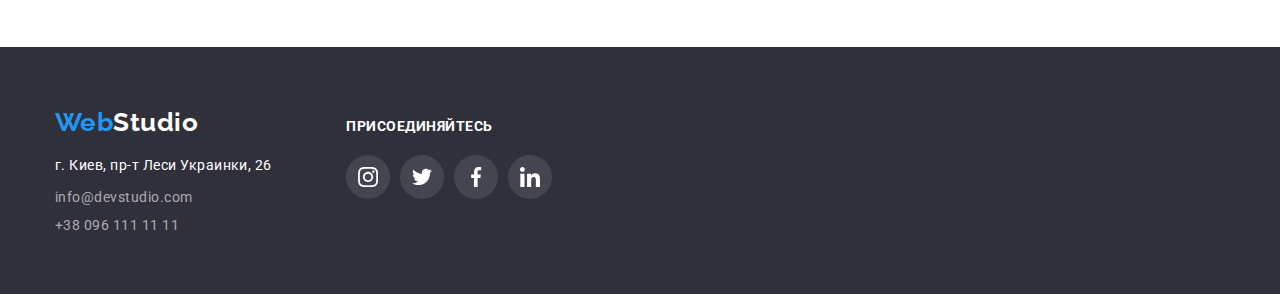
==== commit 2e00749a: "исправление оверлей" ====
--- a/html/portfolio.html
+++ b/html/portfolio.html
@@ -20,7 +20,7 @@
                 
                 <ul class="site-nav link">
                     <li class="link-item"> <a href="../index.html" class="link ">Студия</a></li>
-                    <li class="link-item"><a href="./portfolio.html" class="link underscore">Портфолио</a></li>
+                    <li class="link-item"><a href="./portfolio.html" class="link underscore current">Портфолио</a></li>
                     <li class="link-item"><a href="" class="link ">Контакты</a></li>
                 </ul>
             </nav>
@@ -63,82 +63,142 @@
                 <div class="container-list">
                     <ul class="list">
                         <li class="list-portfolio">
-                            
-                            <img src="../images/imgportfolio/tehnokrak.jpg" alt="компьютер с работниками"  >
-                            
-                            <div class="submenu">
-                                <p class="submenu-text">Технокряк это современная площадка распространения коронавируса. Компании используют эту платформу для цифрового
-                                шпионажа и атак на защищённые сервера конкурентов.</p>
-                            </div>
-                            
-                            <div class="container-portfolio">
-                                <h2 class="title-portfolio">Технокряк</h2>
-                                <p class="examples-works">Веб-сайт</p>
-                            </div>
-                        </li>
-                        <li class="list-portfolio">
-                            <img src="../images/imgportfolio/new-orlean.jpg" alt="логотип команды">
-                            <div class="container-portfolio"> 
-                                <h2 class="title-portfolio">Постер New Orlean vs Golden Star</h2>
-                                <p class="examples-works">Дизайн</p>
-                                
-                            </div>
-                        </li>
-                        <li class="list-portfolio">
-                            <img src="../images/imgportfolio/seafood.jpg" alt="ресторан seafood">
-                            <div class="container-portfolio">
-                                <h2 class="title-portfolio">Ресторан Seafood</h2>
-                                <p  class="examples-works">Приложение</p>
-                                
-                            </div>
-                        </li>
-                        <li class="list-portfolio">
-                            <img src="../images/imgportfolio/projekt-prime.jpg" alt="наушники">
-                            <div class="container-portfolio">
-                                <h2 class="title-portfolio">Проект Prime</h2>
-                                <p  class="examples-works">Маркетинг</p>
-                                
-                            </div>
-                        </li>
-                        <li class="list-portfolio">
-                            <img src="../images/imgportfolio/boxes.jpg" alt="boxes">
-                            <div class="container-portfolio">
-                                <h2 class="title-portfolio">Проект Boxes</h2>
-                                <p class="examples-works">Приложение</p>
-                                
-                            </div>
-                        </li>
-                        <li class="list-portfolio">
-                            <img src="../images/imgportfolio/Inspiration-has-no-Borders.jpg" alt="компьютер">
-                            <div class="container-portfolio">
-                                <h2 class="title-portfolio">Inspiration has no Borders</h2>
-                                <p class="examples-workst">Веб-сайт</p>
-                                
-                            </div>
-                        </li>
-                        <li class="list-portfolio">
-                            <img src="../images/imgportfolio/Limited-Edition.jpg" alt="книги">
-                            <div class="container-portfolio">
-                                <h2 class="title-portfolio">Издание Limited Edition</h2>
-                                <p class="examples-works">Дизайн</p>
-                                
-                            </div>
-                        </li>
-                        <li class="list-portfolio">
-                            <img src="../images/imgportfolio/lab.jpg" alt="ярлык">
-                            <div class="container-portfolio">
-                                <h2 class="title-portfolio">Проект LAB</h2>
-                                <p class="examples-works">Маркетинг</p>
-                                
-                            </div>
-                        </li>
-                        <li class="list-portfolio">
-                            <img src="../images/imgportfolio/growing-buisness.jpg" alt="компьютер">
-                            <div class="container-portfolio">
-                                <h2 class="title-portfolio">Growing Business</h2>
-                                <p class="examples-works">Приложение</p>
-                                
-                            </div>
+                            <a href="" class="link-portfolio">
+                                <div class="submenu">
+                                    <img src="../images/imgportfolio/tehnokrak.jpg" alt="компьютер с работниками"  >
+                                    <p class="submenu-text">Технокряк это современная площадка распространения коронавируса. Компании используют эту платформу для цифрового
+                                    шпионажа и атак на защищённые сервера конкурентов.</p>
+                                </div>
+                                
+                                <div class="container-portfolio">
+                                    <h2 class="title-portfolio">Технокряк</h2>
+                                    <p class="examples-works">Веб-сайт</p>
+                                </div>
+                            </a>
+                        </li>
+                        <li class="list-portfolio">
+                            <a href="" class="link-portfolio">
+                                <div class="submenu">
+                                    <img src="../images/imgportfolio/new-orlean.jpg" alt="логотип команды">
+                                    <p class="submenu-text">Технокряк это современная площадка распространения коронавируса. Компании используют эту
+                                    платформу для цифрового шпионажа и атак на защищённые сервера конкурентов.</p>
+                                </div>
+                                <div class="container-portfolio"> 
+                                    <h2 class="title-portfolio">Постер New Orlean vs Golden Star</h2>
+                                    <p class="examples-works">Дизайн</p>
+                                    
+                                </div>
+                            </a>
+                        </li>
+                        <li class="list-portfolio">
+                            <a href="" class="link-portfolio">
+                                <div class="submenu">
+                                    <img src="../images/imgportfolio/seafood.jpg" alt="ресторан seafood">
+                                    <p class="submenu-text">Технокряк это современная площадка распространения коронавируса. Компании используют эту
+                                    платформу для цифрового шпионажа и атак на защищённые сервера конкурентов.</p>
+                                </div>
+                                <div class="container-portfolio">
+                                    <h2 class="title-portfolio">Ресторан Seafood</h2>
+                                    <p  class="examples-works">Приложение</p>
+                                    
+                                </div>
+                            </a>
+                        </li>
+                        <li class="list-portfolio">
+                            <a href="" class="link-portfolio">
+                                <div class="submenu">
+                                    <img src="../images/imgportfolio/projekt-prime.jpg" alt="наушники">
+                                    <p class="submenu-text">Технокряк это современная площадка распространения коронавируса. Компании используют эту
+                                        платформу для цифрового
+                                        шпионажа и атак на защищённые сервера конкурентов.</p>
+                                </div>
+                                
+                                <div class="container-portfolio">
+                                    <h2 class="title-portfolio">Проект Prime</h2>
+                                    <p  class="examples-works">Маркетинг</p>
+                                    
+                                </div>
+                            </a>    
+                        </li>
+                        <li class="list-portfolio">
+                            <a href="" class="link-portfolio">
+                                <div class="submenu">
+                                    <img src="../images/imgportfolio/boxes.jpg" alt="boxes">
+                                    <p class="submenu-text">Технокряк это современная площадка распространения коронавируса. Компании используют эту
+                                        платформу для цифрового
+                                        шпионажа и атак на защищённые сервера конкурентов.</p>
+                                </div>
+                                
+                                <div class="container-portfolio">
+                                    <h2 class="title-portfolio">Проект Boxes</h2>
+                                    <p class="examples-works">Приложение</p>
+                                    
+                                </div>
+                            </a>
+                        </li>
+                        <li class="list-portfolio">
+                            <a href="" class="link-portfolio">
+                                <div class="submenu">
+                                    <img src="../images/imgportfolio/Inspiration-has-no-Borders.jpg" alt="компьютер">
+                                    <p class="submenu-text">Технокряк это современная площадка распространения коронавируса. Компании используют эту
+                                        платформу для цифрового
+                                        шпионажа и атак на защищённые сервера конкурентов.</p>
+                                </div>
+                                
+                                <div class="container-portfolio">
+                                    <h2 class="title-portfolio">Inspiration has no Borders</h2>
+                                    <p class="examples-workst">Веб-сайт</p>
+                                    
+                                </div>
+                            </a>
+                        </li>
+                        <li class="list-portfolio">
+                            <a href="" class="link-portfolio">
+                                <div class="submenu">
+                                    <img src="../images/imgportfolio/Limited-Edition.jpg" alt="книги">
+                                    <p class="submenu-text">Технокряк это современная площадка распространения коронавируса. Компании используют эту
+                                        платформу для цифрового
+                                        шпионажа и атак на защищённые сервера конкурентов.</p>
+                                </div>
+                                
+                                <div class="container-portfolio">
+                                    <h2 class="title-portfolio">Издание Limited Edition</h2>
+                                    <p class="examples-works">Дизайн</p>
+                                    
+                                </div>
+                            </a>
+                        </li>
+                        <li class="list-portfolio">
+                            <a href="" class="link-portfolio">
+                                <div class="submenu">
+                                    <img src="../images/imgportfolio/lab.jpg" alt="ярлык">
+                                    <p class="submenu-text">Технокряк это современная площадка распространения коронавируса. Компании используют эту
+                                        платформу для цифрового
+                                        шпионажа и атак на защищённые сервера конкурентов.</p>
+                                </div>
+                                
+                                <div class="container-portfolio">
+                                    <h2 class="title-portfolio">Проект LAB</h2>
+                                    <p class="examples-works">Маркетинг</p>
+                                    
+                                </div>
+                            </a>
+                        </li>
+                        <li class="list-portfolio">
+                            <a href="" class="link-portfolio">
+                                <div class="submenu">
+                                    <img src="../images/imgportfolio/growing-buisness.jpg" alt="компьютер">
+                                    <p class="submenu-text">Технокряк это современная площадка распространения коронавируса. Компании используют эту
+                                        платформу для цифрового
+                                        шпионажа и атак на защищённые сервера конкурентов.</p>
+                                </div>
+                                
+                                <div class="container-portfolio">
+                                    <h2 class="title-portfolio">Growing Business</h2>
+                                    <p class="examples-works">Приложение</p>
+                                    
+                                </div>
+                            </a>
                         </li>
                     </ul>
                 </div>
--- a/css/style.css
+++ b/css/style.css
@@ -109,7 +109,9 @@
   background-color: #2196f3;
   border-radius: 2px;
 }
-
+.current {
+  color: var(--accent-text-color);
+}
 /*  */
 .link:hover,
 .link:focus {
@@ -477,48 +479,27 @@
 
 /* оверлей */
 
-.submenu {
-  position: absolute;
-  left: 0;
-  top: 294px;
-  padding: 0;
-  margin: 0;
-  width: 100%;
-  min-height: 294px;
-  background-color: rgba(33, 150, 243, 0.9);
-
-  transition: transform 250ms cubic-bezier(0.4, 0, 0.2, 1);
-}
-
-.list-portfolio:hover .submenu,
-.list-portfolio:focus .submenu {
-  transform: translateY(-294px);
-}
-
-.submenu-text {
-  display: block;
-  padding: 63px 24px;
-  margin: 0;
-  min-width: 322px;
-  min-height: 168px;
-  font-family: Roboto;
-  font-style: normal;
-  font-weight: normal;
-  font-size: 18px;
-  line-height: 1.56;
-  letter-spacing: 0.03em;
-  color: var(--button-text-color-hover-focus);
-}
-
 /* контейнер портфолио */
 .container-portfolio {
   padding: 20px 24px;
+  /* position: relative; */
+}
+
+.container-list img {
+  display: block;
+  max-width: 100%;
+  height: auto;
+}
+.link-portfolio {
+  text-decoration: none;
+  color: inherit;
+  /*  */
 }
 .list-portfolio {
-  position: relative;
   max-width: 370px;
   border: 1px solid #eeeeee;
-  overflow: hidden;
+  position: relative;
+
   transition-property: border, box-sizing, box-shadow;
   transition-duration: 250ms;
   transition-timing-function: cubic-bezier(0.4, 0, 0.2, 1);
@@ -539,7 +520,28 @@
   box-shadow: 0px 1px 1px rgba(0, 0, 0, 0.12), 0px 4px 4px rgba(0, 0, 0, 0.06), 1px 4px 6px rgba(0, 0, 0, 0.16);
   cursor: pointer;
 }
-
+/* оверлей */
+.submenu {
+  position: relative;
+  overflow: hidden;
+}
+.submenu-text {
+  position: absolute;
+  margin: 0;
+  left: 0;
+  top: 0;
+  padding: 63px 24px;
+  transform: translateY(100%);
+  transition: transform 250ms cubic-bezier(0.4, 0, 0.2, 1);
+  font-size: 18px;
+  line-height: 1.56;
+  color: var(--button-text-color-hover-focus);
+  background-color: rgba(33, 150, 243, 0.9);
+}
+.link-portfolio:hover .submenu-text,
+.link-portfolio:focus .submenu-text {
+  transform: translateY(0);
+}
 /* footer */
 .page-footer {
   background-color: var(--hero-footer-background-color);
